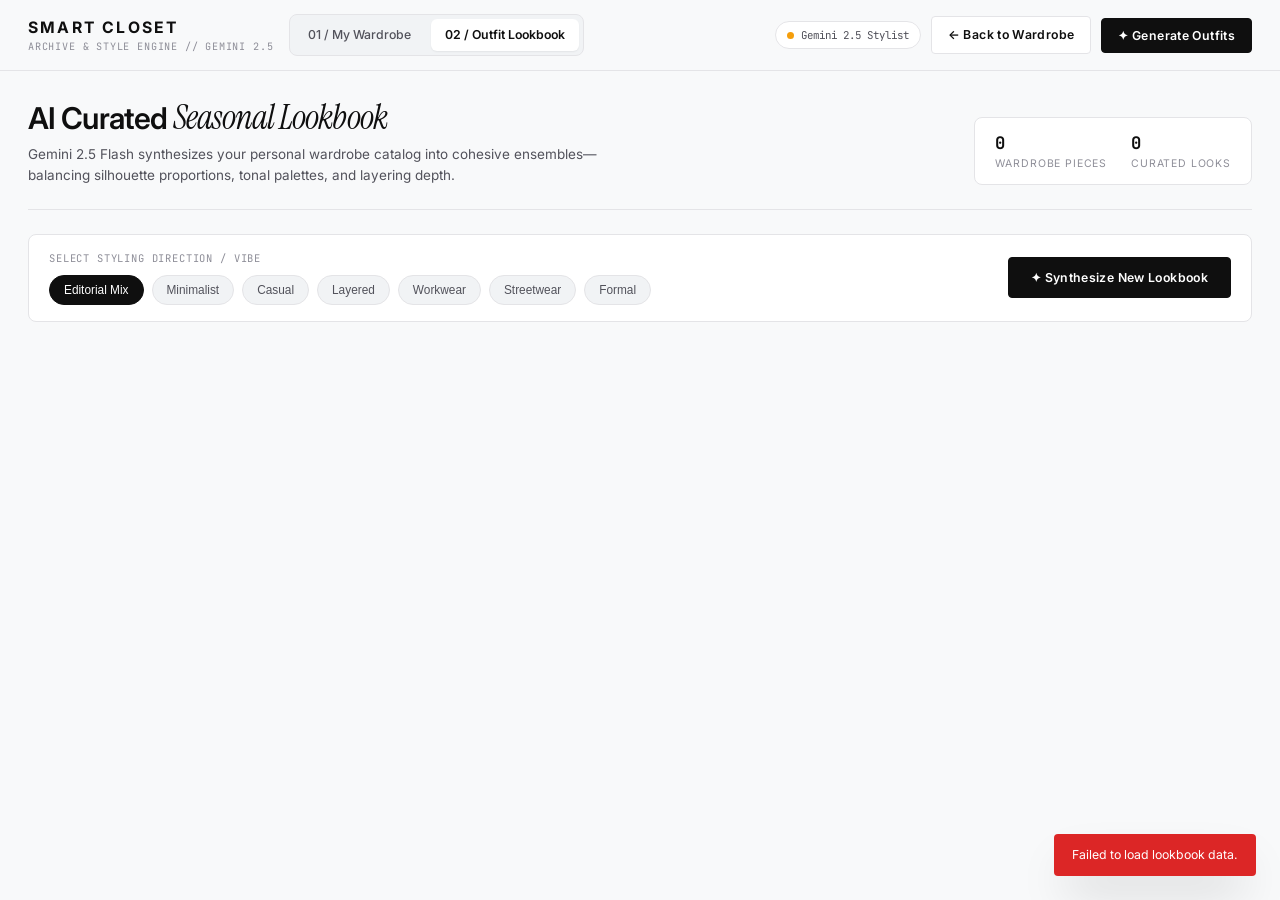
==== templates/outfits.html @ db2a936c "Initial commit" ====
<!DOCTYPE html>
<html lang="en">
<head>
  <meta charset="UTF-8" />
  <meta name="viewport" content="width=device-width, initial-scale=1.0" />
  <title>Outfit Lookbook — Smart Closet & Style Engine</title>
  <!-- Editorial Fonts -->
  <link rel="preconnect" href="https://fonts.googleapis.com">
  <link rel="preconnect" href="https://fonts.gstatic.com" crossorigin>
  <link href="https://fonts.googleapis.com/css2?family=Instrument+Serif:ital@0;1&family=Inter:wght@400;500;600;700&family=JetBrains+Mono:wght@400;500;600&display=swap" rel="stylesheet">
  <link rel="stylesheet" href="/static/css/styles.css" />
</head>
<body>

  <!-- Top Editorial Navigation Bar -->
  <header class="site-header">
    <div class="header-inner">
      <div class="brand-block">
        <a href="/" class="brand-logo">
          <span class="brand-title">Smart Closet</span>
          <span class="brand-subtitle">Archive &amp; Style Engine // Gemini 2.5</span>
        </a>
        <nav class="nav-links" aria-label="Primary Navigation">
          <a href="/" class="nav-tab">01 / My Wardrobe</a>
          <a href="/outfits" class="nav-tab active">02 / Outfit Lookbook</a>
        </nav>
      </div>

      <div class="header-actions">
        <button type="button" id="btnApiKeyModal" class="engine-pill" title="Configure Gemini API Key">
          <span id="engineStatusDot" class="status-dot"></span>
          <span id="engineStatusText">Gemini 2.5 Stylist</span>
        </button>
        <a href="/" class="btn btn-outline">
          ← Back to Wardrobe
        </a>
        <button type="button" id="btnGenerateHeader" class="btn btn-primary">
          ✦ Generate Outfits
        </button>
      </div>
    </div>
  </header>

  <!-- Main Lookbook Content -->
  <main class="main-container">
    <section class="editorial-banner">
      <div>
        <h1 class="editorial-headline">
          AI Curated <span class="serif-italic">Seasonal Lookbook</span>
        </h1>
        <p class="editorial-subcopy">
          Gemini 2.5 Flash synthesizes your personal wardrobe catalog into cohesive ensembles—balancing silhouette proportions, tonal palettes, and layering depth.
        </p>
      </div>

      <div class="telemetry-strip">
        <div class="telemetry-item">
          <span class="telemetry-value" id="statCatalogCount">0</span>
          <span class="telemetry-label">Wardrobe Pieces</span>
        </div>
        <div class="telemetry-item">
          <span class="telemetry-value" id="statLookCount">0</span>
          <span class="telemetry-label">Curated Looks</span>
        </div>
      </div>
    </section>

    <!-- Vibe / Season Selector Bar -->
    <section class="vibe-selector-bar" aria-label="Styling Vibe Controls">
      <div>
        <div style="font-family: var(--font-mono); font-size: 0.7rem; text-transform: uppercase; letter-spacing: 0.08em; color: var(--text-muted); margin-bottom: 8px;">
          Select Styling Direction / Vibe
        </div>
        <div class="vibe-pills" id="vibePills">
          <button type="button" class="vibe-pill active" data-vibe="Editorial Mix">Editorial Mix</button>
          <button type="button" class="vibe-pill" data-vibe="Minimalist">Minimalist</button>
          <button type="button" class="vibe-pill" data-vibe="Casual">Casual</button>
          <button type="button" class="vibe-pill" data-vibe="Layered">Layered</button>
          <button type="button" class="vibe-pill" data-vibe="Workwear">Workwear</button>
          <button type="button" class="vibe-pill" data-vibe="Streetwear">Streetwear</button>
          <button type="button" class="vibe-pill" data-vibe="Formal">Formal</button>
        </div>
      </div>

      <button type="button" id="btnGenerateMain" class="btn btn-primary" style="padding: 12px 22px;">
        ✦ Synthesize New Lookbook
      </button>
    </section>

    <!-- Lookbook Collection Grid -->
    <section id="lookbookGrid" class="lookbook-grid" aria-live="polite"></section>

    <!-- Empty Lookbook State -->
    <div id="emptyLookbook" class="empty-state" style="display: none;">
      <div class="empty-state-icon">✨</div>
      <h2 class="empty-state-title">No Lookbook Combinations Generated Yet</h2>
      <p class="empty-state-copy">
        Select a vibe above and click <strong>"Synthesize New Lookbook"</strong> to let Gemini 2.5 Flash build cohesive outfits from the pieces in your digital closet.
      </p>
      <div class="empty-state-actions">
        <button type="button" id="btnEmptyGenerate" class="btn btn-primary">
          ✦ Generate Outfits Now
        </button>
        <a href="/" class="btn btn-outline">
          Manage Wardrobe Catalog
        </a>
      </div>
    </div>
  </main>

  <!-- Gemini API Key Modal -->
  <div class="modal-backdrop" id="apiKeyModal" role="dialog" aria-modal="true">
    <div class="modal-dialog">
      <div class="modal-header">
        <h3 class="modal-title">Gemini 2.5 Flash Configuration</h3>
        <button type="button" class="modal-close" data-close="apiKeyModal">&times;</button>
      </div>
      <div class="modal-body">
        <p style="font-size: 0.85rem; color: var(--text-secondary);">
          Paste your Google Gemini API key below if it is not already configured in your server's <code>GEMINI_API_KEY</code> environment variable.
        </p>
        <div class="form-group">
          <label class="form-label" for="inputGeminiKey">Google Gemini API Key</label>
          <input type="password" id="inputGeminiKey" class="form-input" placeholder="AIzaSy..." />
        </div>
      </div>
      <div class="modal-footer">
        <button type="button" id="btnClearApiKey" class="btn btn-ghost">Clear Key</button>
        <button type="button" id="btnSaveApiKey" class="btn btn-primary">Save Key</button>
      </div>
    </div>
  </div>

  <!-- Toast Container -->
  <div class="toast-container" id="toastContainer"></div>

  <script src="/static/js/outfits.js"></script>
</body>
</html>
---- static/css/styles.css ----
/* ==========================================================================
   Smart Closet & Style Engine — Editorial Storefront Stylesheet
   Aesthetic: SSENSE / TOTEME / Zara Studio Minimalist Archive
   ========================================================================== */

:root {
  --bg-canvas: #F8F9FA;
  --bg-surface: #FFFFFF;
  --bg-subtle: #F1F3F5;
  --text-primary: #0F0F0F;
  --text-secondary: #52525B;
  --text-muted: #8E8E98;
  --border-hairline: #E4E4E7;
  --border-strong: #18181B;
  --accent-black: #0F0F0F;
  --accent-hover: #27272A;
  --status-never-bg: #FEF3C7;
  --status-never-text: #92400E;
  --status-today-bg: #DCFCE7;
  --status-today-text: #166534;
  --status-recent-bg: #F3F4F6;
  --status-recent-text: #374151;
  --danger-text: #DC2626;
  --danger-bg: #FEE2E2;
  --radius-sm: 4px;
  --radius-md: 8px;
  --radius-lg: 12px;
  --shadow-card: 0 1px 3px rgba(15, 15, 15, 0.04);
  --shadow-hover: 0 12px 28px -6px rgba(15, 15, 15, 0.09);
  --shadow-modal: 0 24px 48px -12px rgba(15, 15, 15, 0.22);
  --font-sans: 'Inter', -apple-system, BlinkMacSystemFont, 'Segoe UI', Roboto, sans-serif;
  --font-serif: 'Instrument Serif', 'Playfair Display', Georgia, serif;
  --font-mono: 'JetBrains Mono', ui-monospace, SFMono-Regular, Menlo, monospace;
}

* {
  box-sizing: border-box;
  margin: 0;
  padding: 0;
}

html, body {
  background-color: var(--bg-canvas);
  color: var(--text-primary);
  font-family: var(--font-sans);
  font-size: 15px;
  line-height: 1.5;
  -webkit-font-smoothing: antialiased;
  -moz-osx-font-smoothing: grayscale;
  min-height: 100vh;
}

/* --------------------------------------------------------------------------
   Top Editorial Navigation Bar
   -------------------------------------------------------------------------- */
.site-header {
  position: sticky;
  top: 0;
  z-index: 40;
  background: rgba(248, 249, 250, 0.92);
  backdrop-filter: blur(12px);
  border-bottom: 1px solid var(--border-hairline);
}

.header-inner {
  max-width: 1440px;
  margin: 0 auto;
  padding: 14px 28px;
  display: flex;
  align-items: center;
  justify-content: space-between;
  gap: 20px;
  flex-wrap: wrap;
}

.brand-block {
  display: flex;
  align-items: center;
  gap: 16px;
}

.brand-logo {
  text-decoration: none;
  color: var(--text-primary);
  display: flex;
  flex-direction: column;
}

.brand-title {
  font-size: 1.05rem;
  font-weight: 700;
  letter-spacing: 0.14em;
  text-transform: uppercase;
}

.brand-subtitle {
  font-family: var(--font-mono);
  font-size: 0.68rem;
  color: var(--text-muted);
  letter-spacing: 0.08em;
  text-transform: uppercase;
}

.nav-links {
  display: flex;
  align-items: center;
  gap: 6px;
  background: var(--bg-subtle);
  padding: 4px;
  border-radius: var(--radius-md);
  border: 1px solid var(--border-hairline);
}

.nav-tab {
  text-decoration: none;
  color: var(--text-secondary);
  font-size: 0.82rem;
  font-weight: 500;
  padding: 7px 14px;
  border-radius: 6px;
  transition: all 0.18s ease;
  display: inline-flex;
  align-items: center;
  gap: 6px;
}

.nav-tab:hover {
  color: var(--text-primary);
}

.nav-tab.active {
  background: var(--bg-surface);
  color: var(--text-primary);
  font-weight: 600;
  box-shadow: 0 1px 2px rgba(0, 0, 0, 0.06);
}

.header-actions {
  display: flex;
  align-items: center;
  gap: 10px;
  flex-wrap: wrap;
}

.engine-pill {
  font-family: var(--font-mono);
  font-size: 0.72rem;
  padding: 6px 11px;
  border-radius: 999px;
  border: 1px solid var(--border-hairline);
  background: var(--bg-surface);
  color: var(--text-secondary);
  cursor: pointer;
  display: inline-flex;
  align-items: center;
  gap: 7px;
  transition: border-color 0.15s ease;
}

.engine-pill:hover {
  border-color: var(--text-primary);
}

.status-dot {
  width: 7px;
  height: 7px;
  border-radius: 50%;
  background: #F59E0B;
}

.status-dot.live {
  background: #10B981;
  box-shadow: 0 0 0 3px rgba(16, 185, 129, 0.18);
}

/* --------------------------------------------------------------------------
   Buttons
   -------------------------------------------------------------------------- */
.btn {
  display: inline-flex;
  align-items: center;
  justify-content: center;
  gap: 8px;
  font-family: var(--font-sans);
  font-size: 0.82rem;
  font-weight: 600;
  letter-spacing: 0.03em;
  padding: 9px 16px;
  border-radius: var(--radius-sm);
  border: 1px solid transparent;
  cursor: pointer;
  text-decoration: none;
  transition: all 0.18s ease;
  white-space: nowrap;
}

.btn:disabled {
  opacity: 0.55;
  cursor: not-allowed;
}

.btn-primary {
  background-color: var(--accent-black);
  color: #FFFFFF;
  border-color: var(--accent-black);
}

.btn-primary:hover:not(:disabled) {
  background-color: var(--accent-hover);
  transform: translateY(-1px);
}

.btn-outline {
  background-color: var(--bg-surface);
  color: var(--text-primary);
  border-color: var(--border-hairline);
}

.btn-outline:hover:not(:disabled) {
  border-color: var(--text-primary);
  background-color: var(--bg-subtle);
}

.btn-ghost {
  background: transparent;
  color: var(--text-secondary);
  padding: 6px 10px;
}

.btn-ghost:hover:not(:disabled) {
  color: var(--text-primary);
  background: var(--bg-subtle);
}

.btn-sm {
  font-size: 0.74rem;
  padding: 5px 10px;
}

/* --------------------------------------------------------------------------
   Main Container & Storefront Subheader
   -------------------------------------------------------------------------- */
.main-container {
  max-width: 1440px;
  margin: 0 auto;
  padding: 28px 28px 72px;
}

.editorial-banner {
  display: flex;
  align-items: flex-end;
  justify-content: space-between;
  gap: 24px;
  padding-bottom: 24px;
  border-bottom: 1px solid var(--border-hairline);
  margin-bottom: 24px;
  flex-wrap: wrap;
}

.editorial-headline {
  font-size: 2rem;
  font-weight: 600;
  letter-spacing: -0.03em;
  line-height: 1.15;
}

.editorial-headline span.serif-italic {
  font-family: var(--font-serif);
  font-weight: 400;
  font-style: italic;
  font-size: 2.25rem;
}

.editorial-subcopy {
  color: var(--text-secondary);
  font-size: 0.9rem;
  margin-top: 6px;
  max-width: 620px;
}

.telemetry-strip {
  display: flex;
  gap: 24px;
  background: var(--bg-surface);
  padding: 12px 20px;
  border: 1px solid var(--border-hairline);
  border-radius: var(--radius-md);
}

.telemetry-item {
  display: flex;
  flex-direction: column;
}

.telemetry-value {
  font-family: var(--font-mono);
  font-size: 1.15rem;
  font-weight: 700;
  color: var(--text-primary);
}

.telemetry-label {
  font-size: 0.7rem;
  text-transform: uppercase;
  letter-spacing: 0.08em;
  color: var(--text-muted);
}

/* --------------------------------------------------------------------------
   Filter, Category Tabs & Search Toolbar
   -------------------------------------------------------------------------- */
.filter-toolbar {
  display: flex;
  align-items: center;
  justify-content: space-between;
  gap: 16px;
  margin-bottom: 26px;
  flex-wrap: wrap;
}

.category-tabs {
  display: flex;
  align-items: center;
  gap: 6px;
  overflow-x: auto;
  padding-bottom: 2px;
}

.cat-tab {
  background: var(--bg-surface);
  border: 1px solid var(--border-hairline);
  color: var(--text-secondary);
  font-size: 0.78rem;
  font-weight: 500;
  padding: 7px 14px;
  border-radius: 999px;
  cursor: pointer;
  transition: all 0.16s ease;
  display: inline-flex;
  align-items: center;
  gap: 6px;
  white-space: nowrap;
}

.cat-tab:hover {
  border-color: var(--text-primary);
  color: var(--text-primary);
}

.cat-tab.active {
  background: var(--text-primary);
  color: #FFFFFF;
  border-color: var(--text-primary);
}

.cat-count {
  font-family: var(--font-mono);
  font-size: 0.68rem;
  opacity: 0.75;
}

.search-sort-group {
  display: flex;
  align-items: center;
  gap: 10px;
  flex-wrap: wrap;
}

.search-input-wrap {
  position: relative;
}

.search-input {
  background: var(--bg-surface);
  border: 1px solid var(--border-hairline);
  border-radius: var(--radius-sm);
  padding: 8px 12px 8px 32px;
  font-size: 0.82rem;
  color: var(--text-primary);
  width: 240px;
  transition: border-color 0.15s ease;
}

.search-input:focus {
  outline: none;
  border-color: var(--text-primary);
}

.search-icon {
  position: absolute;
  left: 10px;
  top: 50%;
  transform: translateY(-50%);
  color: var(--text-muted);
  font-size: 0.8rem;
  pointer-events: none;
}

.sort-select {
  background: var(--bg-surface);
  border: 1px solid var(--border-hairline);
  border-radius: var(--radius-sm);
  padding: 8px 12px;
  font-size: 0.82rem;
  color: var(--text-primary);
  cursor: pointer;
}

/* --------------------------------------------------------------------------
   Product Grid View (Page 1: My Wardrobe)
   -------------------------------------------------------------------------- */
.product-grid {
  display: grid;
  grid-template-columns: repeat(auto-fill, minmax(295px, 1fr));
  gap: 24px;
}

.product-card {
  background: var(--bg-surface);
  border: 1px solid var(--border-hairline);
  border-radius: var(--radius-md);
  overflow: hidden;
  display: flex;
  flex-direction: column;
  transition: transform 0.22s ease, box-shadow 0.22s ease, border-color 0.22s ease;
  box-shadow: var(--shadow-card);
}

.product-card:hover {
  transform: translateY(-3px);
  box-shadow: var(--shadow-hover);
  border-color: #D4D4D8;
}

.card-media {
  position: relative;
  aspect-ratio: 4 / 4.6;
  background: #F3F4F6;
  overflow: hidden;
  border-bottom: 1px solid var(--border-hairline);
}

.card-media img {
  width: 100%;
  height: 100%;
  object-fit: cover;
  transition: transform 0.35s ease;
}

.product-card:hover .card-media img {
  transform: scale(1.03);
}

.card-top-badges {
  position: absolute;
  top: 10px;
  left: 10px;
  right: 10px;
  display: flex;
  align-items: flex-start;
  justify-content: space-between;
  gap: 8px;
  pointer-events: none;
}

.sku-badge {
  pointer-events: auto;
  font-family: var(--font-mono);
  font-size: 0.68rem;
  font-weight: 600;
  text-transform: uppercase;
  letter-spacing: 0.06em;
  background: rgba(255, 255, 255, 0.92);
  backdrop-filter: blur(6px);
  padding: 4px 8px;
  border-radius: var(--radius-sm);
  border: 1px solid rgba(0, 0, 0, 0.08);
  color: var(--text-primary);
}

.worn-tracker-group {
  pointer-events: auto;
  display: flex;
  align-items: center;
  gap: 5px;
}

.worn-badge {
  font-family: var(--font-mono);
  font-size: 0.68rem;
  font-weight: 500;
  padding: 4px 8px;
  border-radius: var(--radius-sm);
  backdrop-filter: blur(6px);
  border: 1px solid rgba(0, 0, 0, 0.06);
}

.worn-badge.state-never {
  background: var(--status-never-bg);
  color: var(--status-never-text);
}

.worn-badge.state-today {
  background: var(--status-today-bg);
  color: var(--status-today-text);
}

.worn-badge.state-recent,
.worn-badge.state-normal,
.worn-badge.state-stale {
  background: rgba(255, 255, 255, 0.92);
  color: var(--status-recent-text);
}

.btn-wear-quick {
  width: 26px;
  height: 26px;
  border-radius: var(--radius-sm);
  border: 1px solid rgba(0, 0, 0, 0.12);
  background: rgba(255, 255, 255, 0.94);
  color: var(--text-primary);
  cursor: pointer;
  display: inline-flex;
  align-items: center;
  justify-content: center;
  font-size: 0.78rem;
  transition: all 0.15s ease;
}

.btn-wear-quick:hover {
  background: var(--accent-black);
  color: #FFFFFF;
  border-color: var(--accent-black);
}

/* Card Body */
.card-body {
  padding: 16px;
  display: flex;
  flex-direction: column;
  gap: 11px;
  flex: 1;
}

.card-title-row {
  display: flex;
  align-items: flex-start;
  justify-content: space-between;
  gap: 8px;
}

.garment-title {
  font-size: 0.98rem;
  font-weight: 600;
  text-transform: capitalize;
  color: var(--text-primary);
  cursor: pointer;
  border-bottom: 1px dashed transparent;
  transition: border-color 0.15s ease;
}

.garment-title:hover {
  border-bottom-color: var(--text-muted);
}

/* Metadata Pills */
.metadata-pills {
  display: flex;
  flex-wrap: wrap;
  gap: 6px;
}

.meta-pill {
  font-family: var(--font-mono);
  font-size: 0.71rem;
  padding: 3px 8px;
  border-radius: var(--radius-sm);
  background: var(--bg-subtle);
  color: var(--text-secondary);
  border: 1px solid var(--border-hairline);
  cursor: pointer;
  display: inline-flex;
  align-items: center;
  gap: 5px;
  transition: all 0.14s ease;
}

.meta-pill:hover {
  border-color: var(--text-primary);
  color: var(--text-primary);
  background: #FFFFFF;
}

.meta-pill.size-unassigned {
  border-style: dashed;
  color: var(--text-muted);
}

.color-dot {
  width: 8px;
  height: 8px;
  border-radius: 50%;
  border: 1px solid rgba(0, 0, 0, 0.18);
  display: inline-block;
}

.garment-description {
  font-size: 0.81rem;
  color: var(--text-secondary);
  line-height: 1.48;
  display: -webkit-box;
  -webkit-line-clamp: 3;
  -webkit-box-orient: vertical;
  overflow: hidden;
  cursor: pointer;
  flex: 1;
}

.garment-description:hover {
  color: var(--text-primary);
}

.card-footer {
  padding: 11px 16px;
  border-top: 1px solid var(--border-hairline);
  background: #FAFAFA;
  display: flex;
  align-items: center;
  justify-content: space-between;
  gap: 8px;
}

.inline-edit-input {
  font-family: var(--font-mono);
  font-size: 0.74rem;
  padding: 2px 6px;
  border: 1px solid var(--text-primary);
  border-radius: 3px;
  background: #FFFFFF;
  color: var(--text-primary);
  width: 110px;
}

/* --------------------------------------------------------------------------
   Lookbook Page (Page 2: Outfit Lookbook)
   -------------------------------------------------------------------------- */
.vibe-selector-bar {
  display: flex;
  align-items: center;
  justify-content: space-between;
  gap: 16px;
  background: var(--bg-surface);
  border: 1px solid var(--border-hairline);
  border-radius: var(--radius-md);
  padding: 16px 20px;
  margin-bottom: 28px;
  flex-wrap: wrap;
}

.vibe-pills {
  display: flex;
  align-items: center;
  gap: 8px;
  flex-wrap: wrap;
}

.vibe-pill {
  background: var(--bg-subtle);
  border: 1px solid var(--border-hairline);
  color: var(--text-secondary);
  font-size: 0.79rem;
  font-weight: 500;
  padding: 7px 14px;
  border-radius: 999px;
  cursor: pointer;
  transition: all 0.16s ease;
}

.vibe-pill:hover {
  border-color: var(--text-primary);
  color: var(--text-primary);
}

.vibe-pill.active {
  background: var(--accent-black);
  color: #FFFFFF;
  border-color: var(--accent-black);
}

.lookbook-grid {
  display: grid;
  grid-template-columns: repeat(auto-fill, minmax(520px, 1fr));
  gap: 28px;
}

@media (max-width: 640px) {
  .lookbook-grid {
    grid-template-columns: 1fr;
  }
}

.lookbook-card {
  background: var(--bg-surface);
  border: 1px solid var(--border-hairline);
  border-radius: var(--radius-md);
  overflow: hidden;
  display: flex;
  flex-direction: column;
  box-shadow: var(--shadow-card);
  transition: box-shadow 0.22s ease, transform 0.22s ease;
}

.lookbook-card:hover {
  box-shadow: var(--shadow-hover);
  transform: translateY(-2px);
}

.lookbook-card-header {
  padding: 20px 24px 16px;
  border-bottom: 1px solid var(--border-hairline);
  display: flex;
  align-items: flex-start;
  justify-content: space-between;
  gap: 12px;
}

.look-kicker {
  font-family: var(--font-mono);
  font-size: 0.7rem;
  text-transform: uppercase;
  letter-spacing: 0.1em;
  color: var(--text-muted);
}

.look-title {
  font-family: var(--font-serif);
  font-size: 1.75rem;
  font-weight: 400;
  font-style: italic;
  line-height: 1.15;
  color: var(--text-primary);
  margin-top: 2px;
}

.look-collage {
  display: grid;
  grid-template-columns: repeat(auto-fit, minmax(130px, 1fr));
  gap: 1px;
  background: var(--border-hairline);
  border-bottom: 1px solid var(--border-hairline);
}

.collage-tile {
  position: relative;
  aspect-ratio: 3 / 3.8;
  background: #F4F4F6;
  overflow: hidden;
}

.collage-tile img {
  width: 100%;
  height: 100%;
  object-fit: cover;
  transition: transform 0.3s ease;
}

.collage-tile:hover img {
  transform: scale(1.05);
}

.collage-tile-caption {
  position: absolute;
  bottom: 8px;
  left: 8px;
  right: 8px;
  background: rgba(255, 255, 255, 0.92);
  backdrop-filter: blur(4px);
  padding: 4px 7px;
  border-radius: 3px;
  font-family: var(--font-mono);
  font-size: 0.66rem;
  color: var(--text-primary);
  white-space: nowrap;
  overflow: hidden;
  text-overflow: ellipsis;
}

.lookbook-card-body {
  padding: 20px 24px;
  display: flex;
  flex-direction: column;
  gap: 16px;
  flex: 1;
}

.styling-rationale-box {
  background: var(--bg-canvas);
  border-left: 3px solid var(--accent-black);
  padding: 12px 16px;
  border-radius: 0 var(--radius-sm) var(--radius-sm) 0;
}

.rationale-label {
  font-family: var(--font-mono);
  font-size: 0.68rem;
  text-transform: uppercase;
  letter-spacing: 0.08em;
  color: var(--text-muted);
  margin-bottom: 4px;
}

.rationale-text {
  font-size: 0.86rem;
  color: var(--text-primary);
  line-height: 1.52;
}

.manifest-heading {
  font-family: var(--font-mono);
  font-size: 0.7rem;
  text-transform: uppercase;
  letter-spacing: 0.08em;
  color: var(--text-muted);
  margin-bottom: 8px;
}

.manifest-list {
  list-style: none;
  display: flex;
  flex-direction: column;
  gap: 8px;
}

.manifest-item {
  display: flex;
  align-items: center;
  justify-content: space-between;
  gap: 10px;
  padding: 7px 10px;
  background: var(--bg-subtle);
  border-radius: var(--radius-sm);
  font-size: 0.82rem;
}

.manifest-item-left {
  display: flex;
  align-items: center;
  gap: 10px;
}

.manifest-dot {
  width: 6px;
  height: 6px;
  border-radius: 50%;
  background: var(--text-primary);
}

.manifest-item-name {
  font-weight: 600;
  text-transform: capitalize;
}

.manifest-item-meta {
  font-family: var(--font-mono);
  font-size: 0.7rem;
  color: var(--text-secondary);
}

.lookbook-card-footer {
  padding: 14px 24px;
  border-top: 1px solid var(--border-hairline);
  background: #FAFAFA;
  display: flex;
  align-items: center;
  justify-content: space-between;
  gap: 12px;
}

/* --------------------------------------------------------------------------
   Empty States & Modals
   -------------------------------------------------------------------------- */
.empty-state {
  background: var(--bg-surface);
  border: 1px dashed #D4D4D8;
  border-radius: var(--radius-lg);
  padding: 64px 28px;
  text-align: center;
  max-width: 620px;
  margin: 24px auto;
}

.empty-state-icon {
  font-size: 2.2rem;
  margin-bottom: 12px;
}

.empty-state-title {
  font-size: 1.25rem;
  font-weight: 600;
  margin-bottom: 8px;
}

.empty-state-copy {
  color: var(--text-secondary);
  font-size: 0.88rem;
  margin-bottom: 24px;
}

.empty-state-actions {
  display: flex;
  align-items: center;
  justify-content: center;
  gap: 12px;
  flex-wrap: wrap;
}

.modal-backdrop {
  position: fixed;
  inset: 0;
  z-index: 100;
  background: rgba(15, 15, 15, 0.52);
  backdrop-filter: blur(4px);
  display: none;
  align-items: center;
  justify-content: center;
  padding: 20px;
}

.modal-backdrop.open {
  display: flex;
}

.modal-dialog {
  background: var(--bg-surface);
  border: 1px solid var(--border-hairline);
  border-radius: var(--radius-md);
  width: 100%;
  max-width: 540px;
  max-height: 92vh;
  overflow-y: auto;
  box-shadow: var(--shadow-modal);
  animation: modalSlideUp 0.2s ease;
}

@keyframes modalSlideUp {
  from { opacity: 0; transform: translateY(12px); }
  to { opacity: 1; transform: translateY(0); }
}

.modal-header {
  padding: 18px 22px;
  border-bottom: 1px solid var(--border-hairline);
  display: flex;
  align-items: center;
  justify-content: space-between;
}

.modal-title {
  font-size: 1rem;
  font-weight: 600;
}

.modal-close {
  background: transparent;
  border: none;
  font-size: 1.25rem;
  color: var(--text-muted);
  cursor: pointer;
  line-height: 1;
}

.modal-close:hover {
  color: var(--text-primary);
}

.modal-body {
  padding: 22px;
  display: flex;
  flex-direction: column;
  gap: 16px;
}

.modal-footer {
  padding: 14px 22px;
  border-top: 1px solid var(--border-hairline);
  background: #FAFAFA;
  display: flex;
  align-items: center;
  justify-content: space-between;
  gap: 10px;
}

.upload-mode-tabs {
  display: flex;
  gap: 8px;
  margin-bottom: 4px;
}

.dropzone {
  border: 2px dashed var(--border-hairline);
  border-radius: var(--radius-md);
  padding: 36px 20px;
  text-align: center;
  cursor: pointer;
  background: var(--bg-canvas);
  transition: all 0.18s ease;
}

.dropzone:hover,
.dropzone.dragover {
  border-color: var(--text-primary);
  background: var(--bg-subtle);
}

.preview-container {
  position: relative;
  max-height: 280px;
  overflow: hidden;
  border-radius: var(--radius-sm);
  border: 1px solid var(--border-hairline);
  background: #F3F4F6;
  display: none;
}

.preview-container img,
.camera-box video {
  width: 100%;
  max-height: 280px;
  object-fit: contain;
  display: block;
}

.camera-box {
  display: none;
  flex-direction: column;
  gap: 10px;
  align-items: center;
}

.form-grid {
  display: grid;
  grid-template-columns: 1fr 1fr;
  gap: 14px;
}

.form-group {
  display: flex;
  flex-direction: column;
  gap: 5px;
}

.form-group.full-width {
  grid-column: 1 / -1;
}

.form-label {
  font-family: var(--font-mono);
  font-size: 0.71rem;
  text-transform: uppercase;
  letter-spacing: 0.06em;
  color: var(--text-secondary);
}

.form-input,
.form-select,
.form-textarea {
  font-family: var(--font-sans);
  font-size: 0.86rem;
  padding: 9px 11px;
  border: 1px solid var(--border-hairline);
  border-radius: var(--radius-sm);
  background: #FFFFFF;
  color: var(--text-primary);
}

.form-input:focus,
.form-select:focus,
.form-textarea:focus {
  outline: none;
  border-color: var(--text-primary);
}

.toast-container {
  position: fixed;
  bottom: 24px;
  right: 24px;
  z-index: 200;
  display: flex;
  flex-direction: column;
  gap: 10px;
}

.toast {
  background: var(--accent-black);
  color: #FFFFFF;
  padding: 12px 18px;
  border-radius: var(--radius-sm);
  font-size: 0.82rem;
  box-shadow: var(--shadow-modal);
  display: flex;
  align-items: center;
  gap: 10px;
  animation: modalSlideUp 0.2s ease;
}

.toast.error {
  background: var(--danger-text);
}

.spinner {
  width: 15px;
  height: 15px;
  border: 2px solid rgba(255, 255, 255, 0.3);
  border-top-color: #FFFFFF;
  border-radius: 50%;
  animation: spin 0.7s linear infinite;
}

@keyframes spin {
  to { transform: rotate(360deg); }
}
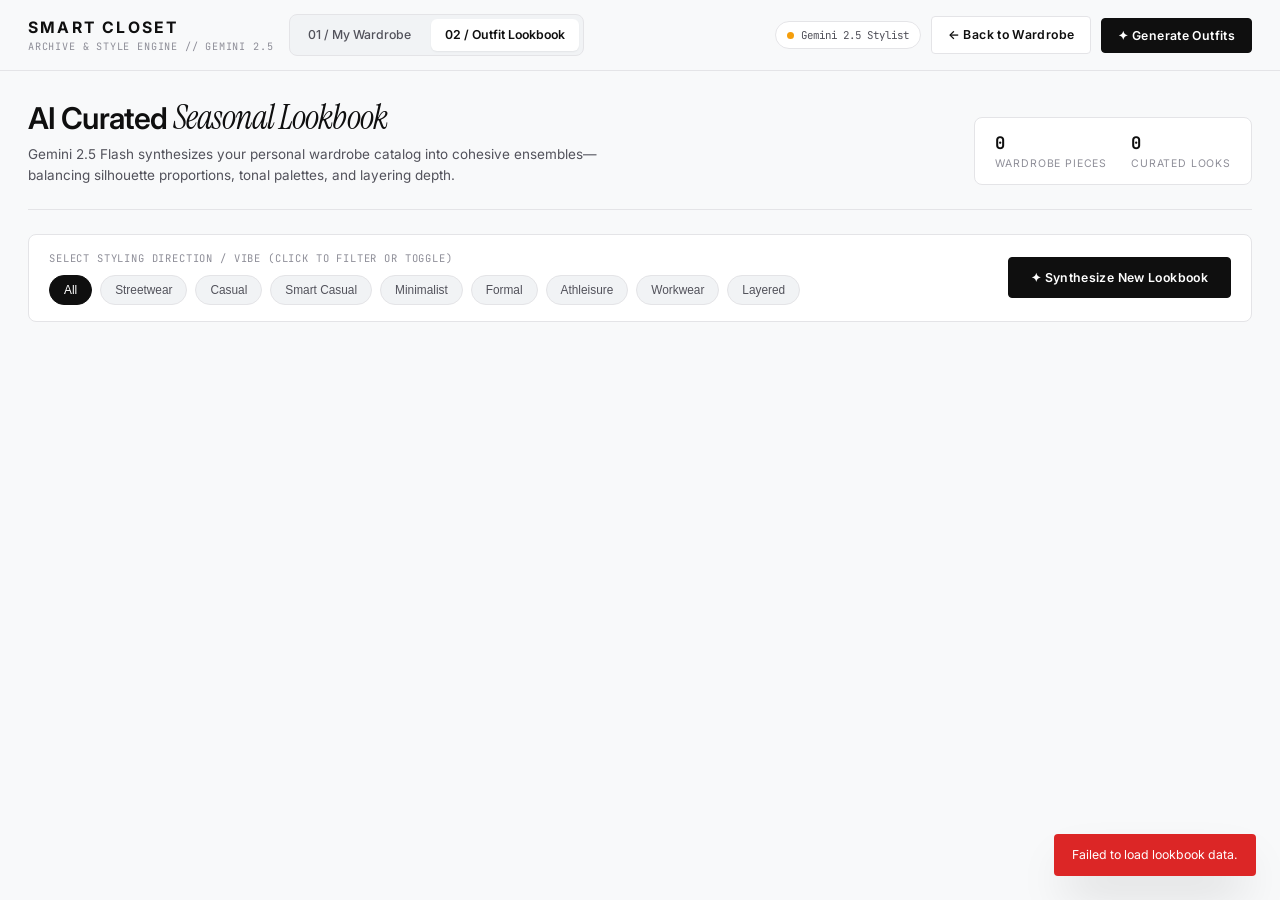
==== commit 5981be6c: "feat: added buy feature that evaluates if you should buy an item" ====
--- a/templates/outfits.html
+++ b/templates/outfits.html
@@ -3,7 +3,7 @@
 <head>
   <meta charset="UTF-8" />
   <meta name="viewport" content="width=device-width, initial-scale=1.0" />
-  <title>Outfit Lookbook — Smart Closet & Style Engine</title>
+  <title>Outfit Lookbook — Smart Closet &amp; Style Engine</title>
   <!-- Editorial Fonts -->
   <link rel="preconnect" href="https://fonts.googleapis.com">
   <link rel="preconnect" href="https://fonts.gstatic.com" crossorigin>
@@ -65,20 +65,22 @@
       </div>
     </section>
 
-    <!-- Vibe / Season Selector Bar -->
+    <!-- Vibe / Season Selector Bar (Issue Fix 1: Standardized Vibe Filtering) -->
     <section class="vibe-selector-bar" aria-label="Styling Vibe Controls">
       <div>
         <div style="font-family: var(--font-mono); font-size: 0.7rem; text-transform: uppercase; letter-spacing: 0.08em; color: var(--text-muted); margin-bottom: 8px;">
-          Select Styling Direction / Vibe
+          Select Styling Direction / Vibe (Click to Filter or Toggle)
         </div>
         <div class="vibe-pills" id="vibePills">
-          <button type="button" class="vibe-pill active" data-vibe="Editorial Mix">Editorial Mix</button>
+          <button type="button" class="vibe-pill active" data-vibe="All">All</button>
+          <button type="button" class="vibe-pill" data-vibe="Streetwear">Streetwear</button>
+          <button type="button" class="vibe-pill" data-vibe="Casual">Casual</button>
+          <button type="button" class="vibe-pill" data-vibe="Smart Casual">Smart Casual</button>
           <button type="button" class="vibe-pill" data-vibe="Minimalist">Minimalist</button>
-          <button type="button" class="vibe-pill" data-vibe="Casual">Casual</button>
+          <button type="button" class="vibe-pill" data-vibe="Formal">Formal</button>
+          <button type="button" class="vibe-pill" data-vibe="Athleisure">Athleisure</button>
+          <button type="button" class="vibe-pill" data-vibe="Workwear">Workwear</button>
           <button type="button" class="vibe-pill" data-vibe="Layered">Layered</button>
-          <button type="button" class="vibe-pill" data-vibe="Workwear">Workwear</button>
-          <button type="button" class="vibe-pill" data-vibe="Streetwear">Streetwear</button>
-          <button type="button" class="vibe-pill" data-vibe="Formal">Formal</button>
         </div>
       </div>
 
@@ -90,7 +92,24 @@
     <!-- Lookbook Collection Grid -->
     <section id="lookbookGrid" class="lookbook-grid" aria-live="polite"></section>
 
-    <!-- Empty Lookbook State -->
+    <!-- Empty Filter State (Issue Fix 1: When no outfits match a selected vibe tag) -->
+    <div id="emptyVibeFilter" class="empty-state" style="display: none;">
+      <div class="empty-state-icon">🏷️</div>
+      <h2 class="empty-state-title" id="emptyVibeTitle">No outfits generated under this aesthetic</h2>
+      <p class="empty-state-copy" id="emptyVibeCopy">
+        None of the currently saved lookbook outfits match this vibe filter. You can display all outfits or synthesize new looks tailored to this styling direction.
+      </p>
+      <div class="empty-state-actions">
+        <button type="button" id="btnResetVibeFilter" class="btn btn-outline">
+          Show All Outfits
+        </button>
+        <button type="button" id="btnGenerateForVibe" class="btn btn-primary">
+          ✦ Synthesize Outfits for This Vibe
+        </button>
+      </div>
+    </div>
+
+    <!-- Empty Lookbook State (When 0 outfits exist in database) -->
     <div id="emptyLookbook" class="empty-state" style="display: none;">
       <div class="empty-state-icon">✨</div>
       <h2 class="empty-state-title">No Lookbook Combinations Generated Yet</h2>
@@ -136,4 +155,4 @@
 
   <script src="/static/js/outfits.js"></script>
 </body>
-</html>
+</html>
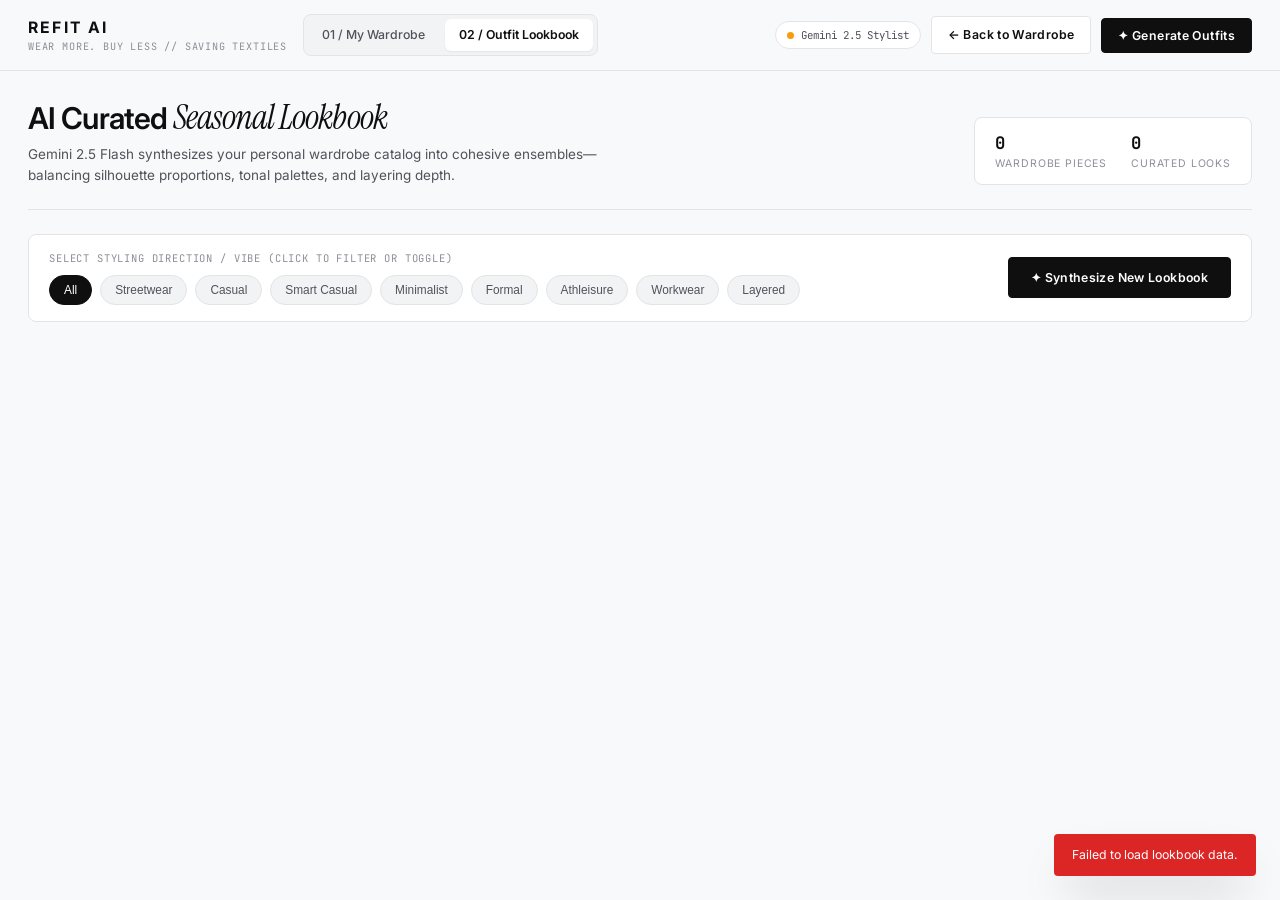
==== commit 5c66d1d5: "fix: Removed computer generated images & rejects duplicate images" ====
--- a/templates/outfits.html
+++ b/templates/outfits.html
@@ -3,7 +3,7 @@
 <head>
   <meta charset="UTF-8" />
   <meta name="viewport" content="width=device-width, initial-scale=1.0" />
-  <title>Outfit Lookbook — Smart Closet &amp; Style Engine</title>
+  <title>Outfit Lookbook — ReFit AI &amp; Style Engine</title>
   <!-- Editorial Fonts -->
   <link rel="preconnect" href="https://fonts.googleapis.com">
   <link rel="preconnect" href="https://fonts.gstatic.com" crossorigin>
@@ -17,8 +17,8 @@
     <div class="header-inner">
       <div class="brand-block">
         <a href="/" class="brand-logo">
-          <span class="brand-title">Smart Closet</span>
-          <span class="brand-subtitle">Archive &amp; Style Engine // Gemini 2.5</span>
+          <span class="brand-title">ReFit AI</span>
+          <span class="brand-subtitle">Wear More. Buy Less // Saving Textiles</span>
         </a>
         <nav class="nav-links" aria-label="Primary Navigation">
           <a href="/" class="nav-tab">01 / My Wardrobe</a>
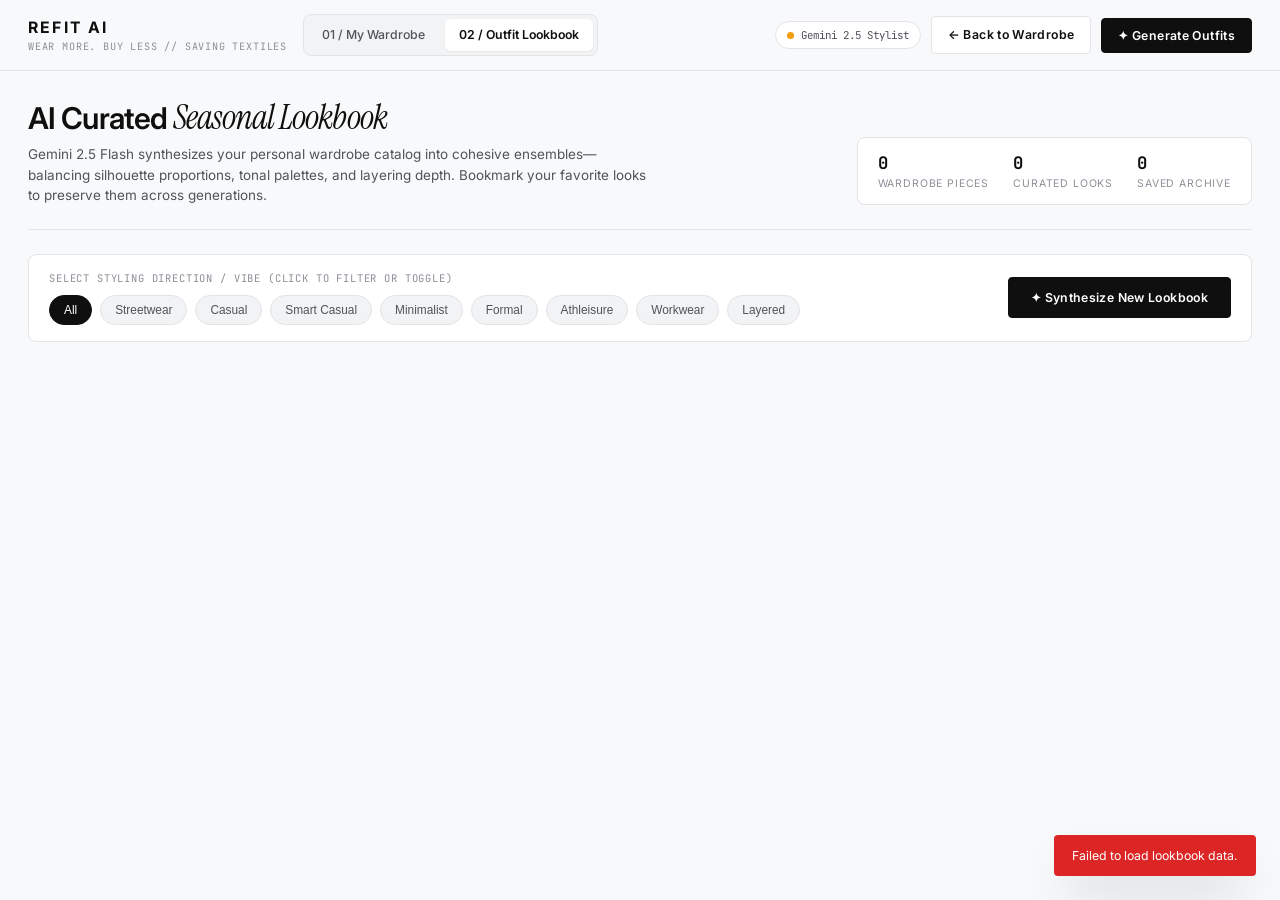
==== commit ffac5c1d: "feat: added ability to save outfits, added ability to generate outfits per category" ====
--- a/templates/outfits.html
+++ b/templates/outfits.html
@@ -49,7 +49,7 @@
           AI Curated <span class="serif-italic">Seasonal Lookbook</span>
         </h1>
         <p class="editorial-subcopy">
-          Gemini 2.5 Flash synthesizes your personal wardrobe catalog into cohesive ensembles—balancing silhouette proportions, tonal palettes, and layering depth.
+          Gemini 2.5 Flash synthesizes your personal wardrobe catalog into cohesive ensembles—balancing silhouette proportions, tonal palettes, and layering depth. Bookmark your favorite looks to preserve them across generations.
         </p>
       </div>
 
@@ -62,13 +62,17 @@
           <span class="telemetry-value" id="statLookCount">0</span>
           <span class="telemetry-label">Curated Looks</span>
         </div>
+        <div class="telemetry-item">
+          <span class="telemetry-value" id="statSavedCount">0</span>
+          <span class="telemetry-label">Saved Archive</span>
+        </div>
       </div>
     </section>
 
-    <!-- Vibe / Season Selector Bar (Issue Fix 1: Standardized Vibe Filtering) -->
+    <!-- Vibe / Season Selector Bar -->
     <section class="vibe-selector-bar" aria-label="Styling Vibe Controls">
       <div>
-        <div style="font-family: var(--font-mono); font-size: 0.7rem; text-transform: uppercase; letter-spacing: 0.08em; color: var(--text-muted); margin-bottom: 8px;">
+        <div class="vibe-selector-label">
           Select Styling Direction / Vibe (Click to Filter or Toggle)
         </div>
         <div class="vibe-pills" id="vibePills">
@@ -89,10 +93,35 @@
       </button>
     </section>
 
+    <!-- Insufficiency Feedback Banner (Shown when requested vibe is not possible with current wardrobe) -->
+    <section
+      id="vibeInsufficiencyBanner"
+      class="insufficiency-banner"
+      role="alert"
+      aria-live="assertive"
+      style="display: none;"
+    >
+      <div class="insufficiency-banner-content">
+        <span class="insufficiency-banner-icon" aria-hidden="true">⚠️</span>
+        <div class="insufficiency-banner-text-group">
+          <span class="insufficiency-banner-kicker">Wardrobe Synthesis Advisory</span>
+          <p id="vibeInsufficiencyMessage" class="insufficiency-banner-message">
+            ⚠️ Not Possible: Your closet currently lacks the foundational pieces required for this aesthetic.
+          </p>
+        </div>
+      </div>
+      <div class="insufficiency-banner-actions">
+        <a href="/" class="btn btn-outline btn-sm">+ Add Missing Pieces</a>
+        <button type="button" id="btnDismissInsufficiency" class="btn btn-ghost btn-sm" aria-label="Dismiss notice">
+          Dismiss ✕
+        </button>
+      </div>
+    </section>
+
     <!-- Lookbook Collection Grid -->
     <section id="lookbookGrid" class="lookbook-grid" aria-live="polite"></section>
 
-    <!-- Empty Filter State (Issue Fix 1: When no outfits match a selected vibe tag) -->
+    <!-- Empty Filter State (When no outfits match a selected vibe tag) -->
     <div id="emptyVibeFilter" class="empty-state" style="display: none;">
       <div class="empty-state-icon">🏷️</div>
       <h2 class="empty-state-title" id="emptyVibeTitle">No outfits generated under this aesthetic</h2>
@@ -155,4 +184,4 @@
 
   <script src="/static/js/outfits.js"></script>
 </body>
-</html>+</html>
--- a/static/css/styles.css
+++ b/static/css/styles.css
@@ -221,6 +221,18 @@
   background-color: var(--bg-subtle);
 }
 
+.btn-scanner {
+  background-color: var(--bg-surface);
+  color: var(--text-primary);
+  border: 1px solid var(--border-strong);
+  font-weight: 600;
+}
+
+.btn-scanner:hover:not(:disabled) {
+  background-color: var(--accent-black);
+  color: #FFFFFF;
+}
+
 .btn-ghost {
   background: transparent;
   color: var(--text-secondary);
@@ -235,6 +247,28 @@
 .btn-sm {
   font-size: 0.74rem;
   padding: 5px 10px;
+}
+
+/* Bookmark / Save Look Button States */
+.btn-bookmark {
+  font-family: var(--font-mono);
+  font-size: 0.7rem;
+  font-weight: 600;
+  letter-spacing: 0.04em;
+  padding: 5px 11px;
+  border-radius: var(--radius-sm);
+  transition: all 0.16s ease;
+}
+
+.btn-saved {
+  background-color: var(--accent-black);
+  color: #FFFFFF;
+  border-color: var(--accent-black);
+}
+
+.btn-saved:hover:not(:disabled) {
+  background-color: var(--accent-hover);
+  border-color: var(--accent-hover);
 }
 
 /* --------------------------------------------------------------------------
@@ -432,6 +466,11 @@
   border-color: #D4D4D8;
 }
 
+.product-card.is-unassigned {
+  border-style: dashed;
+  border-color: #F59E0B;
+}
+
 .card-media {
   position: relative;
   aspect-ratio: 4 / 4.6;
@@ -444,6 +483,7 @@
   width: 100%;
   height: 100%;
   object-fit: cover;
+  display: block;
   transition: transform 0.35s ease;
 }
 
@@ -478,6 +518,12 @@
   color: var(--text-primary);
 }
 
+.sku-badge.badge-unassigned {
+  background: var(--status-never-bg);
+  color: var(--status-never-text);
+  border-color: #FCD34D;
+}
+
 .worn-tracker-group {
   pointer-events: auto;
   display: flex;
@@ -591,7 +637,8 @@
   background: #FFFFFF;
 }
 
-.meta-pill.size-unassigned {
+.meta-pill.size-unassigned,
+.meta-pill.pill-unassigned {
   border-style: dashed;
   color: var(--text-muted);
 }
@@ -641,6 +688,16 @@
   width: 110px;
 }
 
+.unassigned-notice-banner {
+  background: var(--status-never-bg);
+  color: var(--status-never-text);
+  border: 1px solid #FDE68A;
+  border-radius: var(--radius-sm);
+  padding: 10px 14px;
+  font-size: 0.8rem;
+  line-height: 1.45;
+}
+
 /* --------------------------------------------------------------------------
    Lookbook Page (Page 2: Outfit Lookbook)
    -------------------------------------------------------------------------- */
@@ -653,8 +710,17 @@
   border: 1px solid var(--border-hairline);
   border-radius: var(--radius-md);
   padding: 16px 20px;
-  margin-bottom: 28px;
+  margin-bottom: 24px;
   flex-wrap: wrap;
+}
+
+.vibe-selector-label {
+  font-family: var(--font-mono);
+  font-size: 0.7rem;
+  text-transform: uppercase;
+  letter-spacing: 0.08em;
+  color: var(--text-muted);
+  margin-bottom: 8px;
 }
 
 .vibe-pills {
@@ -687,6 +753,63 @@
   border-color: var(--accent-black);
 }
 
+/* Vibe Insufficiency Feedback Banner */
+.insufficiency-banner {
+  background: #FFFBEB;
+  border: 1px solid #F59E0B;
+  border-left: 4px solid var(--accent-black);
+  border-radius: var(--radius-md);
+  padding: 16px 20px;
+  margin-bottom: 24px;
+  display: flex;
+  align-items: center;
+  justify-content: space-between;
+  gap: 16px;
+  flex-wrap: wrap;
+  box-shadow: var(--shadow-card);
+}
+
+.insufficiency-banner-content {
+  display: flex;
+  align-items: flex-start;
+  gap: 12px;
+  flex: 1;
+  min-width: 240px;
+}
+
+.insufficiency-banner-icon {
+  font-size: 1.2rem;
+  line-height: 1.2;
+}
+
+.insufficiency-banner-text-group {
+  display: flex;
+  flex-direction: column;
+  gap: 3px;
+}
+
+.insufficiency-banner-kicker {
+  font-family: var(--font-mono);
+  font-size: 0.68rem;
+  font-weight: 600;
+  text-transform: uppercase;
+  letter-spacing: 0.08em;
+  color: #92400E;
+}
+
+.insufficiency-banner-message {
+  font-size: 0.86rem;
+  font-weight: 500;
+  color: var(--text-primary);
+  line-height: 1.45;
+}
+
+.insufficiency-banner-actions {
+  display: flex;
+  align-items: center;
+  gap: 8px;
+}
+
 .lookbook-grid {
   display: grid;
   grid-template-columns: repeat(auto-fill, minmax(520px, 1fr));
@@ -707,7 +830,7 @@
   display: flex;
   flex-direction: column;
   box-shadow: var(--shadow-card);
-  transition: box-shadow 0.22s ease, transform 0.22s ease;
+  transition: box-shadow 0.22s ease, transform 0.22s ease, border-color 0.22s ease;
 }
 
 .lookbook-card:hover {
@@ -715,6 +838,10 @@
   transform: translateY(-2px);
 }
 
+.lookbook-card.is-saved {
+  border-color: var(--accent-black);
+}
+
 .lookbook-card-header {
   padding: 20px 24px 16px;
   border-bottom: 1px solid var(--border-hairline);
@@ -722,6 +849,14 @@
   align-items: flex-start;
   justify-content: space-between;
   gap: 12px;
+  flex-wrap: wrap;
+}
+
+.lookbook-header-badges {
+  display: flex;
+  align-items: center;
+  gap: 6px;
+  flex-wrap: wrap;
 }
 
 .look-kicker {
@@ -752,8 +887,8 @@
 
 .collage-tile {
   position: relative;
-  aspect-ratio: 3 / 3.8;
-  background: #F4F4F6;
+  aspect-ratio: 3 / 4;
+  background: #F3F4F6;
   overflow: hidden;
 }
 
@@ -761,6 +896,7 @@
   width: 100%;
   height: 100%;
   object-fit: cover;
+  display: block;
   transition: transform 0.3s ease;
 }
 
@@ -874,6 +1010,12 @@
   align-items: center;
   justify-content: space-between;
   gap: 12px;
+}
+
+.lookbook-footer-actions {
+  display: flex;
+  align-items: center;
+  gap: 8px;
 }
 
 /* --------------------------------------------------------------------------
@@ -942,6 +1084,10 @@
   animation: modalSlideUp 0.2s ease;
 }
 
+.modal-dialog.modal-lg {
+  max-width: 980px;
+}
+
 @keyframes modalSlideUp {
   from { opacity: 0; transform: translateY(12px); }
   to { opacity: 1; transform: translateY(0); }
@@ -953,11 +1099,18 @@
   display: flex;
   align-items: center;
   justify-content: space-between;
+  gap: 12px;
 }
 
 .modal-title {
   font-size: 1rem;
   font-weight: 600;
+}
+
+.modal-subtitle {
+  font-size: 0.78rem;
+  color: var(--text-secondary);
+  margin-top: 2px;
 }
 
 .modal-close {
@@ -977,7 +1130,7 @@
   padding: 22px;
   display: flex;
   flex-direction: column;
-  gap: 16px;
+  gap: 18px;
 }
 
 .modal-footer {
@@ -1012,6 +1165,18 @@
   background: var(--bg-subtle);
 }
 
+.dropzone-title {
+  font-weight: 600;
+  font-size: 0.88rem;
+  color: var(--text-primary);
+  margin-bottom: 4px;
+}
+
+.dropzone-sub {
+  font-size: 0.77rem;
+  color: var(--text-muted);
+}
+
 .preview-container {
   position: relative;
   max-height: 280px;
@@ -1080,6 +1245,570 @@
   border-color: var(--text-primary);
 }
 
+/* --------------------------------------------------------------------------
+   Feature 1: "Buy Less" In-Store Evaluator — Structured Editorial Layout
+   -------------------------------------------------------------------------- */
+.eval-input-panel {
+  background: var(--bg-canvas);
+  border: 1px solid var(--border-hairline);
+  border-radius: var(--radius-md);
+  padding: 16px 18px;
+  display: flex;
+  flex-direction: column;
+  gap: 12px;
+}
+
+.eval-toolbar-row {
+  display: flex;
+  align-items: center;
+  justify-content: space-between;
+  gap: 12px;
+  flex-wrap: wrap;
+}
+
+.eval-helper-tag {
+  font-family: var(--font-mono);
+  font-size: 0.7rem;
+  color: var(--text-muted);
+  text-transform: uppercase;
+  letter-spacing: 0.06em;
+}
+
+.eval-capture-grid {
+  display: grid;
+  grid-template-columns: 1fr auto;
+  gap: 14px;
+  align-items: stretch;
+}
+
+@media (max-width: 680px) {
+  .eval-capture-grid {
+    grid-template-columns: 1fr;
+  }
+}
+
+.eval-dropzone {
+  padding: 24px 18px;
+  background: var(--bg-surface);
+  display: flex;
+  flex-direction: column;
+  justify-content: center;
+}
+
+.eval-preview-box {
+  width: 120px;
+  height: 150px;
+  aspect-ratio: 4 / 5;
+  border-radius: var(--radius-sm);
+  border: 1px solid var(--border-hairline);
+  background: #F3F4F6;
+  overflow: hidden;
+  align-items: center;
+  justify-content: center;
+  flex-shrink: 0;
+}
+
+.eval-preview-box img {
+  width: 100%;
+  height: 100%;
+  object-fit: cover;
+  display: block;
+}
+
+.eval-results-wrap {
+  display: flex;
+  flex-direction: column;
+  gap: 16px;
+  padding-top: 4px;
+}
+
+.eval-section-divider {
+  display: flex;
+  align-items: center;
+  gap: 12px;
+  font-family: var(--font-mono);
+  font-size: 0.7rem;
+  font-weight: 600;
+  text-transform: uppercase;
+  letter-spacing: 0.1em;
+  color: var(--text-muted);
+}
+
+.eval-section-divider::after {
+  content: "";
+  flex: 1;
+  height: 1px;
+  background: var(--border-hairline);
+}
+
+.eval-panel-kicker {
+  font-family: var(--font-mono);
+  font-size: 0.67rem;
+  font-weight: 600;
+  text-transform: uppercase;
+  letter-spacing: 0.08em;
+  color: var(--text-muted);
+  display: block;
+  margin-bottom: 4px;
+}
+
+/* Panel 1: Recommendation Header & Candidate Metadata */
+.eval-header-panel {
+  background: var(--bg-surface);
+  border: 1px solid var(--border-hairline);
+  border-radius: var(--radius-md);
+  padding: 16px 20px;
+  box-shadow: var(--shadow-card);
+}
+
+.eval-header-panel.outcome-buy {
+  border-left: 4px solid #166534;
+}
+
+.eval-header-panel.outcome-pass {
+  border-left: 4px solid var(--accent-black);
+}
+
+.eval-header-panel.outcome-think {
+  border-left: 4px solid #B45309;
+}
+
+.eval-verdict-top {
+  display: flex;
+  align-items: center;
+  justify-content: space-between;
+  gap: 16px;
+  flex-wrap: wrap;
+}
+
+.eval-badge-group {
+  display: flex;
+  align-items: center;
+  gap: 14px;
+}
+
+.eval-verdict-titles {
+  display: flex;
+  flex-direction: column;
+}
+
+.eval-outcome-heading {
+  font-family: var(--font-serif);
+  font-size: 1.35rem;
+  font-weight: 400;
+  font-style: italic;
+  color: var(--text-primary);
+  line-height: 1.15;
+}
+
+.eval-candidate-tags-wrap {
+  display: flex;
+  flex-direction: column;
+  align-items: flex-end;
+  gap: 4px;
+}
+
+@media (max-width: 680px) {
+  .eval-candidate-tags-wrap {
+    align-items: flex-start;
+  }
+}
+
+.eval-badge {
+  font-family: var(--font-mono);
+  font-size: 0.82rem;
+  font-weight: 700;
+  letter-spacing: 0.1em;
+  text-transform: uppercase;
+  padding: 8px 16px;
+  border-radius: var(--radius-sm);
+  display: inline-flex;
+  align-items: center;
+  justify-content: center;
+  border: 1px solid transparent;
+}
+
+.eval-badge.decision-buy {
+  background: #DCFCE7;
+  color: #166534;
+  border-color: #86EFAC;
+}
+
+.eval-badge.decision-pass {
+  background: var(--accent-black);
+  color: #FFFFFF;
+  border-color: var(--accent-black);
+}
+
+.eval-badge.decision-think {
+  background: #FEF3C7;
+  color: #92400E;
+  border-color: #FDE68A;
+}
+
+/* Panel 2: Wardrobe Impact & Metric Strip */
+.eval-verdict-banner {
+  display: grid;
+  grid-template-columns: 1fr 165px;
+  gap: 16px;
+  background: var(--bg-canvas);
+  border: 1px solid var(--border-hairline);
+  border-radius: var(--radius-md);
+  padding: 16px 20px;
+  align-items: center;
+}
+
+@media (max-width: 640px) {
+  .eval-verdict-banner {
+    grid-template-columns: 1fr;
+  }
+}
+
+.eval-verdict-main {
+  display: flex;
+  flex-direction: column;
+  gap: 4px;
+}
+
+.eval-summary-text {
+  font-size: 0.88rem;
+  color: var(--text-primary);
+  line-height: 1.54;
+}
+
+.eval-metric-box {
+  background: var(--bg-surface);
+  border: 1px solid var(--border-hairline);
+  border-radius: var(--radius-sm);
+  padding: 12px 14px;
+  text-align: center;
+  display: flex;
+  flex-direction: column;
+  align-items: center;
+  justify-content: center;
+}
+
+.eval-metric-value {
+  font-family: var(--font-mono);
+  font-size: 1.65rem;
+  font-weight: 700;
+  color: var(--text-primary);
+  line-height: 1.1;
+}
+
+.eval-metric-label {
+  font-family: var(--font-mono);
+  font-size: 0.66rem;
+  text-transform: uppercase;
+  letter-spacing: 0.08em;
+  color: var(--text-muted);
+  margin-top: 4px;
+}
+
+/* Panel 3: Wardrobe Overlap Check */
+.eval-redundancy-alert {
+  border-radius: var(--radius-md);
+  padding: 14px 18px;
+  border: 1px solid var(--border-hairline);
+  display: flex;
+  flex-direction: column;
+  gap: 12px;
+}
+
+.eval-redundancy-alert.not-redundant {
+  background: #F0FDF4;
+  border-color: #BBF7D0;
+}
+
+.eval-redundancy-alert.is-redundant {
+  background: #FFFBEB;
+  border-color: #FDE68A;
+}
+
+.eval-redundancy-top {
+  display: flex;
+  align-items: flex-start;
+  gap: 12px;
+}
+
+.eval-redundancy-icon {
+  font-size: 1.05rem;
+  line-height: 1.3;
+}
+
+.eval-redundancy-body {
+  display: flex;
+  flex-direction: column;
+  gap: 3px;
+}
+
+.eval-redundancy-kicker {
+  font-family: var(--font-mono);
+  font-size: 0.68rem;
+  font-weight: 600;
+  text-transform: uppercase;
+  letter-spacing: 0.08em;
+  color: var(--text-primary);
+}
+
+.eval-redundancy-copy {
+  font-size: 0.84rem;
+  color: var(--text-secondary);
+  line-height: 1.48;
+}
+
+.eval-overlap-items-list {
+  display: grid;
+  grid-template-columns: repeat(auto-fit, minmax(210px, 1fr));
+  gap: 10px;
+  padding-top: 8px;
+  border-top: 1px dashed rgba(15, 15, 15, 0.12);
+}
+
+.eval-overlap-chip {
+  background: var(--bg-surface);
+  border: 1px solid var(--border-hairline);
+  border-radius: var(--radius-sm);
+  padding: 8px 10px;
+  display: flex;
+  align-items: center;
+  gap: 10px;
+}
+
+.eval-overlap-thumb {
+  width: 44px;
+  height: 55px;
+  border-radius: 3px;
+  overflow: hidden;
+  background: #F3F4F6;
+  border: 1px solid var(--border-hairline);
+  flex-shrink: 0;
+}
+
+.eval-overlap-thumb img {
+  width: 100%;
+  height: 100%;
+  object-fit: cover;
+  display: block;
+}
+
+.eval-overlap-meta {
+  display: flex;
+  flex-direction: column;
+  min-width: 0;
+}
+
+.eval-overlap-sku {
+  font-family: var(--font-mono);
+  font-size: 0.64rem;
+  color: var(--text-muted);
+  text-transform: uppercase;
+}
+
+.eval-overlap-name {
+  font-size: 0.8rem;
+  font-weight: 600;
+  color: var(--text-primary);
+  text-transform: capitalize;
+  white-space: nowrap;
+  overflow: hidden;
+  text-overflow: ellipsis;
+}
+
+.eval-overlap-sub {
+  font-family: var(--font-mono);
+  font-size: 0.67rem;
+  color: var(--text-secondary);
+}
+
+/* Panel 4: Top Outfit Pairings & Standardized Thumbnails */
+.eval-outfits-section {
+  display: flex;
+  flex-direction: column;
+  gap: 12px;
+}
+
+.eval-outfits-heading-row {
+  display: flex;
+  align-items: flex-end;
+  justify-content: space-between;
+  gap: 12px;
+  flex-wrap: wrap;
+}
+
+.eval-outfits-title {
+  font-size: 0.96rem;
+  font-weight: 600;
+  color: var(--text-primary);
+}
+
+.eval-outfits-sub {
+  font-family: var(--font-mono);
+  font-size: 0.7rem;
+  color: var(--text-muted);
+}
+
+.eval-outfits-grid {
+  display: grid;
+  grid-template-columns: repeat(auto-fit, minmax(280px, 1fr));
+  gap: 16px;
+}
+
+.eval-outfit-card {
+  background: var(--bg-surface);
+  border: 1px solid var(--border-hairline);
+  border-radius: var(--radius-md);
+  padding: 16px;
+  display: flex;
+  flex-direction: column;
+  gap: 14px;
+  box-shadow: var(--shadow-card);
+}
+
+.eval-outfit-header {
+  display: flex;
+  flex-direction: column;
+  gap: 4px;
+  padding-bottom: 10px;
+  border-bottom: 1px solid var(--border-hairline);
+}
+
+.eval-outfit-header-top {
+  display: flex;
+  align-items: center;
+  justify-content: space-between;
+  gap: 8px;
+}
+
+.eval-outfit-vibe {
+  font-family: var(--font-mono);
+  font-size: 0.67rem;
+  font-weight: 600;
+  text-transform: uppercase;
+  letter-spacing: 0.08em;
+  color: var(--text-muted);
+}
+
+.eval-outfit-count-pill {
+  font-family: var(--font-mono);
+  font-size: 0.66rem;
+  padding: 2px 7px;
+  border-radius: 999px;
+  background: var(--bg-subtle);
+  color: var(--text-secondary);
+  border: 1px solid var(--border-hairline);
+}
+
+.eval-outfit-title {
+  font-family: var(--font-serif);
+  font-size: 1.3rem;
+  font-style: italic;
+  color: var(--text-primary);
+  line-height: 1.2;
+}
+
+.eval-outfit-thumbs {
+  display: flex;
+  align-items: center;
+  gap: 8px;
+  overflow-x: auto;
+  padding-bottom: 4px;
+}
+
+.eval-thumb-tile {
+  width: 100px;
+  height: 125px;
+  aspect-ratio: 4 / 5;
+  position: relative;
+  overflow: hidden;
+  border-radius: var(--radius-sm);
+  background: #F3F4F6;
+  border: 1px solid var(--border-hairline);
+  flex-shrink: 0;
+}
+
+.eval-thumb-tile.is-candidate {
+  border: 1.5px solid var(--accent-black);
+}
+
+.eval-thumb-tile img {
+  width: 100%;
+  height: 100%;
+  object-fit: cover;
+  display: block;
+}
+
+.eval-thumb-caption {
+  position: absolute;
+  bottom: 4px;
+  left: 4px;
+  right: 4px;
+  background: rgba(255, 255, 255, 0.92);
+  backdrop-filter: blur(4px);
+  padding: 2px 5px;
+  border-radius: 2px;
+  font-family: var(--font-mono);
+  font-size: 0.6rem;
+  color: var(--text-primary);
+  white-space: nowrap;
+  overflow: hidden;
+  text-overflow: ellipsis;
+}
+
+.eval-thumb-caption.candidate-caption {
+  background: rgba(15, 15, 15, 0.9);
+  color: #FFFFFF;
+  font-weight: 600;
+}
+
+.eval-outfit-tips {
+  background: var(--bg-canvas);
+  border-left: 2px solid var(--accent-black);
+  padding: 10px 12px;
+  border-radius: 0 var(--radius-sm) var(--radius-sm) 0;
+  display: flex;
+  flex-direction: column;
+  gap: 3px;
+  margin-top: auto;
+}
+
+.eval-tips-label {
+  font-family: var(--font-mono);
+  font-size: 0.64rem;
+  text-transform: uppercase;
+  letter-spacing: 0.08em;
+  color: var(--text-muted);
+}
+
+.eval-outfit-tips p {
+  font-size: 0.8rem;
+  color: var(--text-secondary);
+  line-height: 1.46;
+}
+
+.eval-empty-outfits {
+  background: var(--bg-canvas);
+  border: 1px dashed var(--border-hairline);
+  border-radius: var(--radius-md);
+  padding: 28px 20px;
+  text-align: center;
+  color: var(--text-secondary);
+  font-size: 0.85rem;
+}
+
+.eval-empty-kicker {
+  font-family: var(--font-mono);
+  font-size: 0.68rem;
+  text-transform: uppercase;
+  letter-spacing: 0.08em;
+  color: var(--text-muted);
+  display: block;
+  margin-bottom: 4px;
+}
+
+/* --------------------------------------------------------------------------
+   Toasts & Spinners
+   -------------------------------------------------------------------------- */
 .toast-container {
   position: fixed;
   bottom: 24px;
@@ -1088,6 +1817,7 @@
   display: flex;
   flex-direction: column;
   gap: 10px;
+  max-width: 420px;
 }
 
 .toast {
@@ -1096,11 +1826,18 @@
   padding: 12px 18px;
   border-radius: var(--radius-sm);
   font-size: 0.82rem;
+  line-height: 1.4;
   box-shadow: var(--shadow-modal);
   display: flex;
   align-items: center;
   gap: 10px;
   animation: modalSlideUp 0.2s ease;
+}
+
+.toast.warning {
+  background: #92400E;
+  color: #FFFFFF;
+  border-left: 4px solid #FDE68A;
 }
 
 .toast.error {
